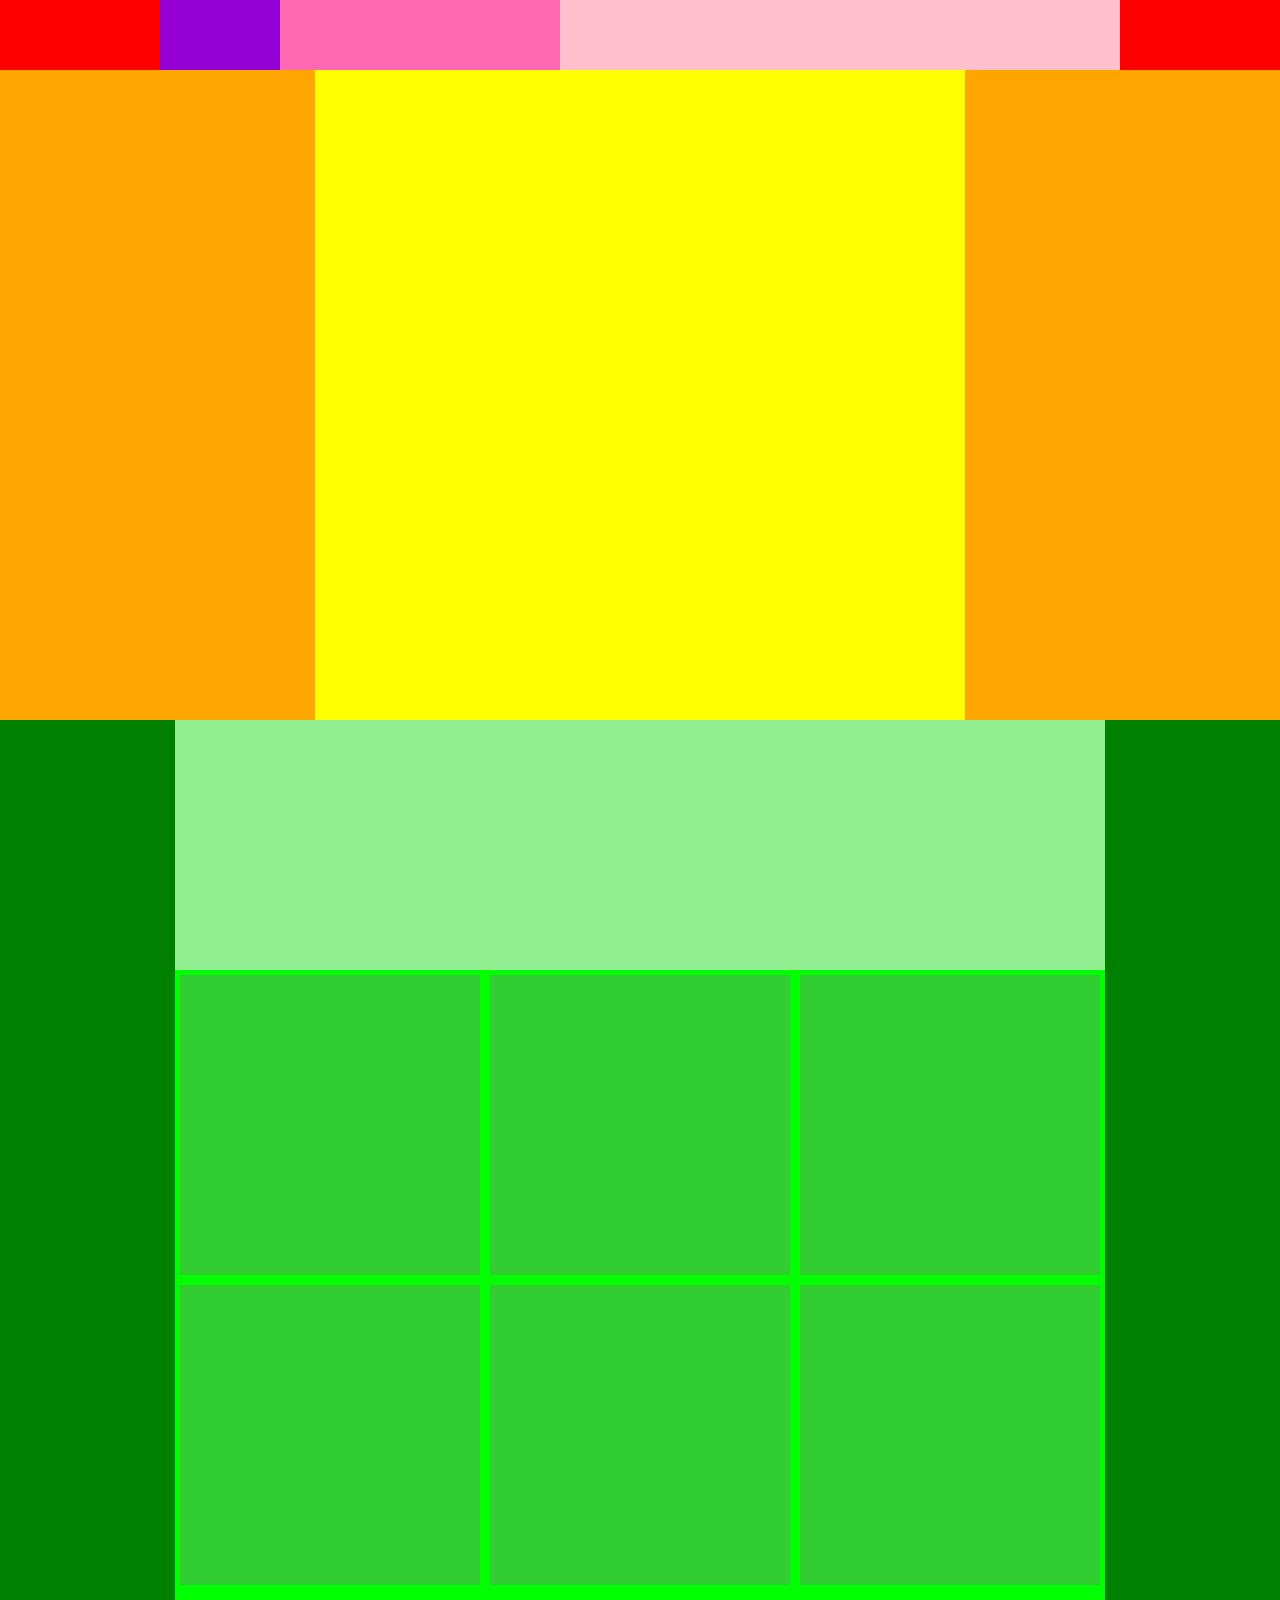
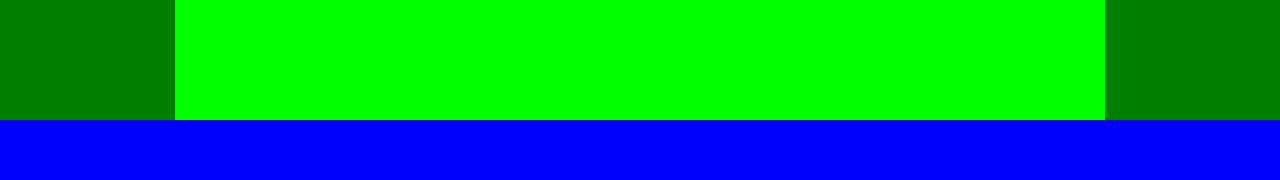
==== mystyle/index.html @ 483f3e16 "Webページの枠組みを作った" ====
<!DOCTYPE html>
<html lang="ja">
  <head>
    <meta charset="UTF-8" />
    <!-- CSSファイルの読み込み -->
    <link rel="stylesheet" href="style.css" />
    <title>MySite</title>
  </head>

  <body>
    <!-- header用のdiv -->
    <div class="header">
        <div class="navigation">
            <div class="logo">

            </div>
            <div class="navigation-list">

            </div>
        </div>
    </div>

    <!-- main-visual用のdiv -->
    <div class="main-visual">
        <div class="main-visual-text">

        </div>
    </div>

    <!-- main用のdiv -->
    <div class="main">
        <div class="main-text">

        </div>
        <div class="main-contents">
            <div class="main-contents-box"></div>
            <div class="main-contents-box"></div>
            <div class="main-contents-box"></div>
            <div class="main-contents-box"></div>
            <div class="main-contents-box"></div>
            <div class="main-contents-box"></div>
        </div>
    </div>

    <!-- footer用のdiv -->
    <div class="footer">

    </div>
  </body>

</html>
---- mystyle/style.css ----
/* ブラウザがそれぞれ持っているCSSをリセットするための記述 */
* {
    margin: 0;
    padding: 0;
    box-sizing: border-box;
  }

  .header {
    width: 100%; /* 横幅いっぱい */
    height: 70px; /* 高さ70px */
    background-color: red; /* 背景色red */
  }

  .navigation{
    width: 960px; /* 横幅960px */
    height: 70px; /* 高さ70px */
    margin: 0 auto;  /* 中央寄せ */
    background-color: hotpink; /* 背景色hotpink */
    display: flex; /* flexboxを設定 */
    justify-content: flex-end; /* 子要素を右寄せで順に並べるように設定する */
  }

  .navigation > :first-child {
    margin-right: auto;
    /* 上のjustify-contentで、navigationの子要素を右から順に並べて形に設定したものを、
      :first-childで最初の子要素を指定、左詰めで並べるようにする。
      今回の場合は子要素のlogoクラスを左寄せに設定します。
      同じく子要素であるnavigation-listクラスは右寄せになります。*/
  }

  .logo{
    width: 120px; /* 横幅120px */
    height: 70px; /* 高さ70px */
    background-color: darkviolet; /* 背景色darkviolet */
  }

  .navigation-list{
    width: 560px; /* 横幅560px */
    height: 70px; /* 高さ70px */
    background-color: pink; /* 背景色darkviolet */
}
 

  .main-visual{
    width: 100%; /* 横幅いっぱい */
    height: 650px; /* 高さ650px */
    background-color: orange; /* 背景色orange */
  }

  .main-visual-text{
    width: 650px; /* 横幅650px */
    height: 650px;/* 親の高さに揃える */
    background-color: yellow; /* 背景色yellow */
    margin: 0 auto; /* 真ん中に寄せる */
  }

  .main{
    width: 100%; /* 横幅いっぱい */
    height: 1000px; /* 高さ1000px */
    background-color: green; /* 背景色green */
  }

  .main-text{
    width: 930px; /* 横幅930px */
    height: 250px; /* 高さ250px */
    margin: 0 auto; /* 中央寄せ */
    background-color: lightgreen; /* 背景色lightgreen */
  }

  .main-contents{
    width: 930px; /* 横幅930px */
    height: 750px; /* 高さ750px */
    padding-bottom: 130px; /* 下部に余白130px */
    margin: 0 auto; /* 中央寄せ */
    background-color: lime; /* 背景色lime */
    display: flex; /* Flexboxを設定 */
    flex-wrap: wrap; /*子要素が親要素の横幅いっぱいに配置されたら改行し、下に配置し始める設定 */
  }

  .main-contents-box{
    width: 300px; /* 横幅300px */
    height: 300px; /* 高さ300px */
    background-color: limegreen; /* 背景色limegreen */
    margin:5px; /* 四方に隙間を5px設定 */
  }

  .footer {
    width: 100%; /* 横幅いっぱい */
    height: 60px; /* 高さ60px */
    background-color: blue; /* 背景色blue */
  }
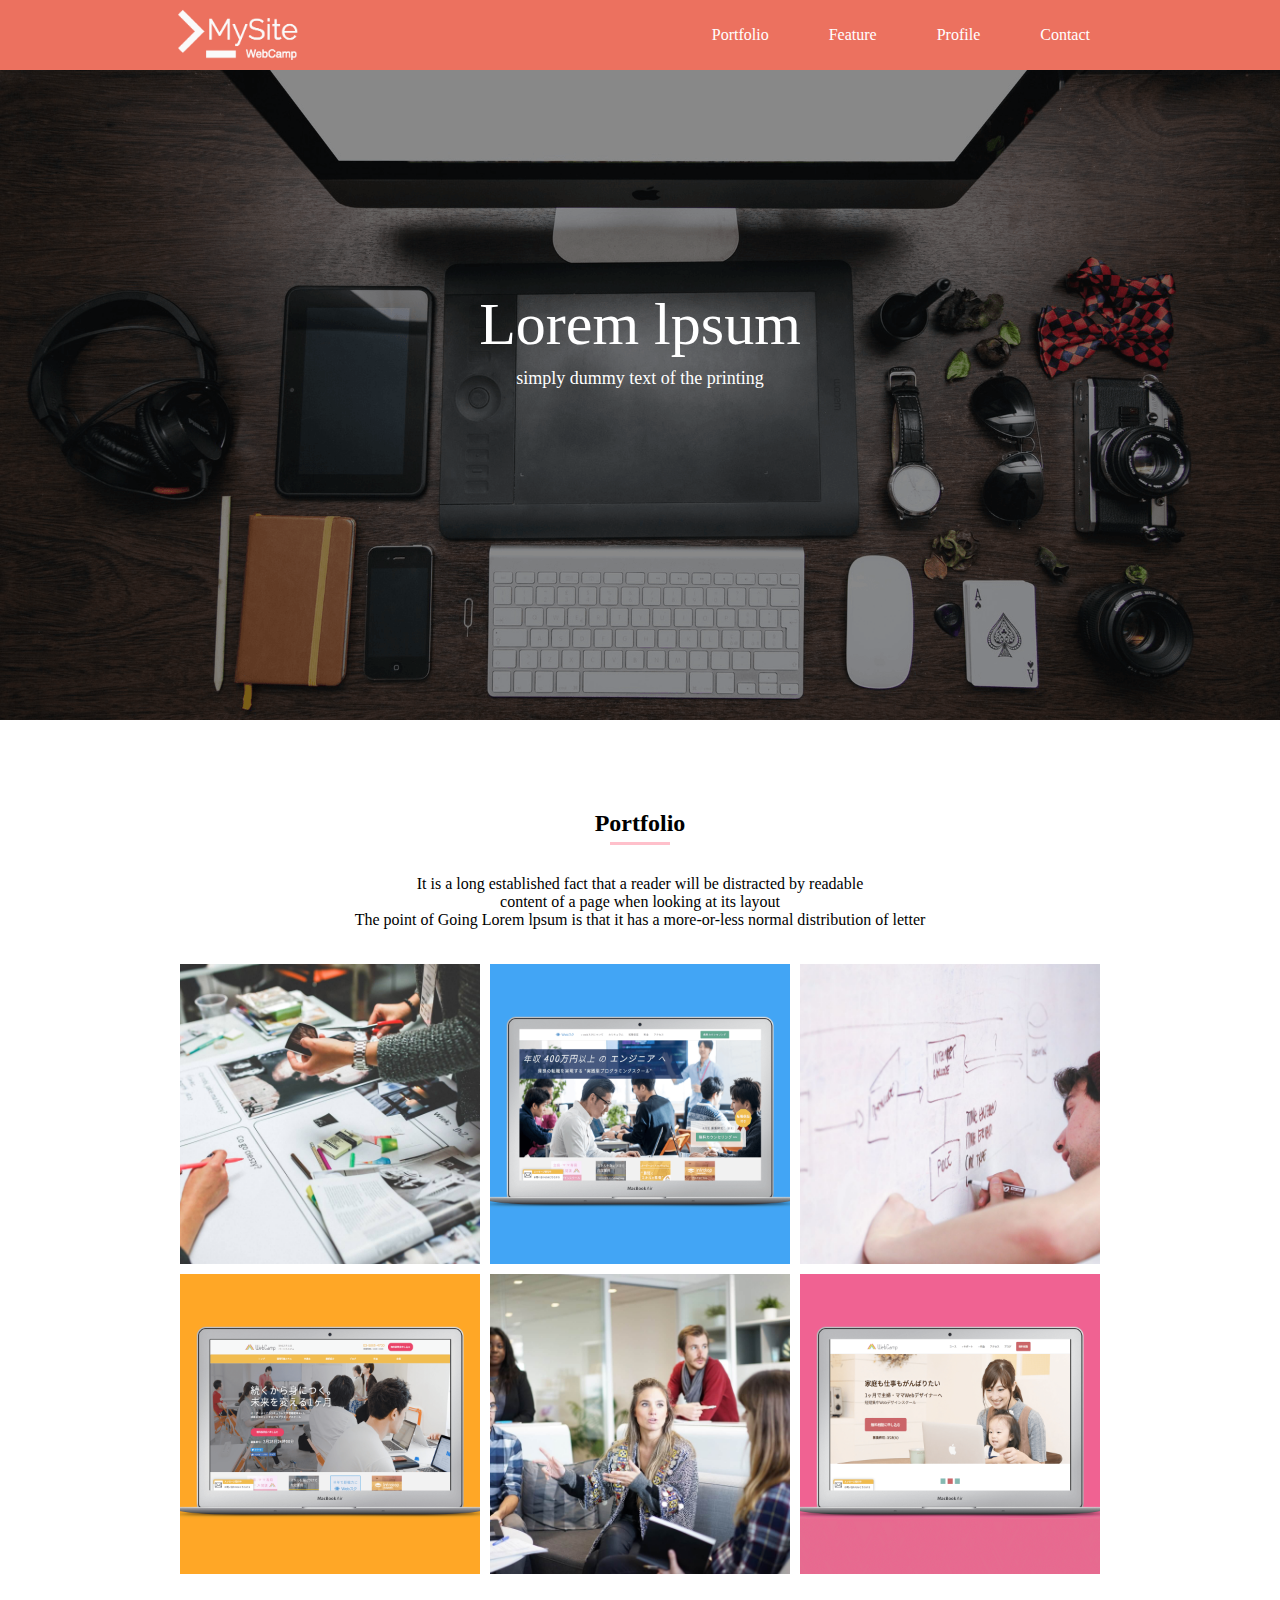
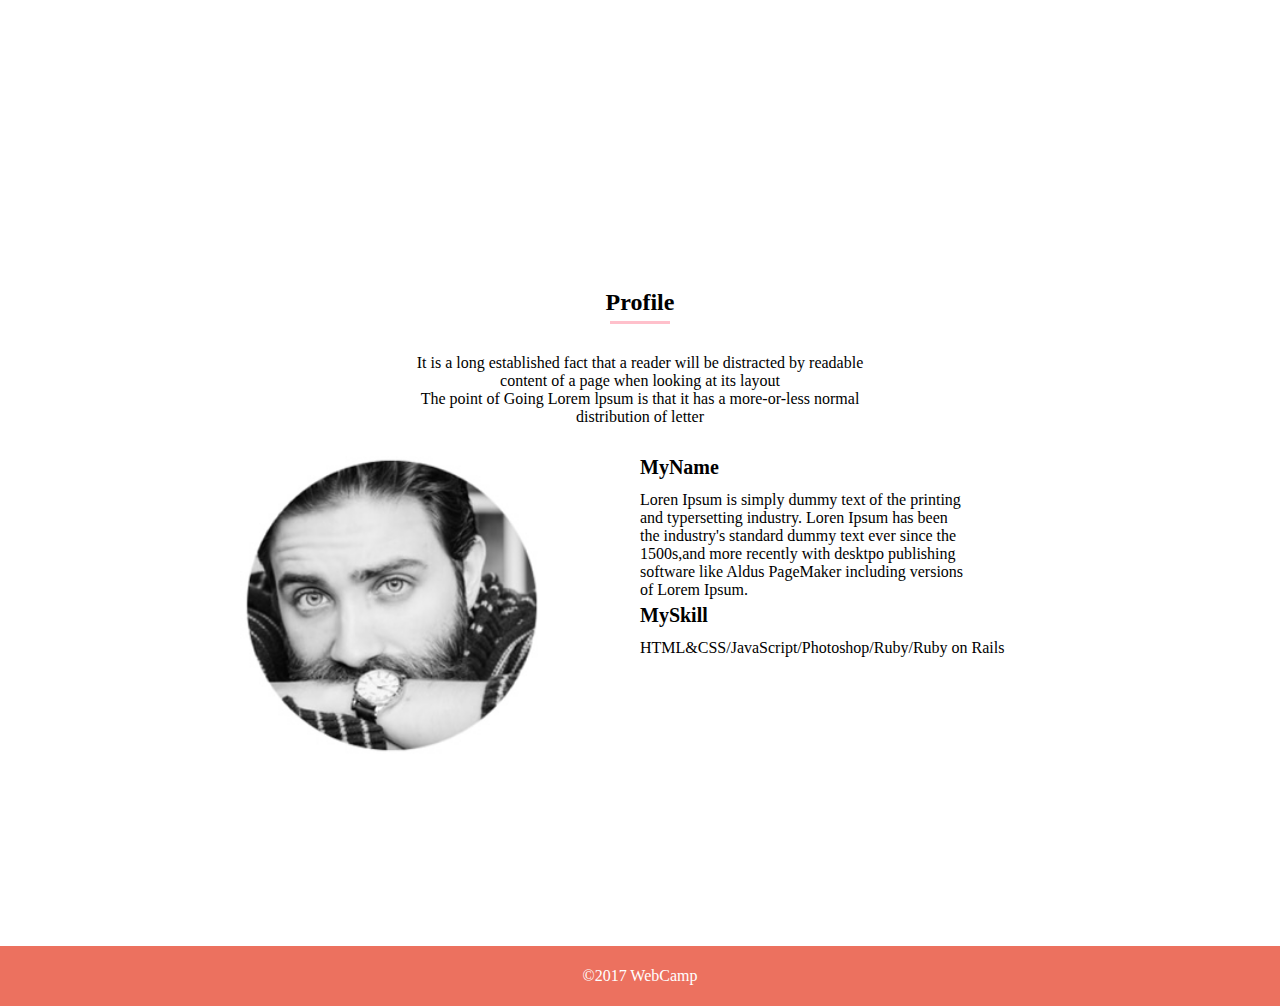
==== commit 20006cff: "提出課題までできた" ====
--- a/mystyle/index.html
+++ b/mystyle/index.html
@@ -8,44 +8,89 @@
   </head>
 
   <body>
-    <!-- header用のdiv -->
-    <div class="header">
-        <div class="navigation">
-            <div class="logo">
-
-            </div>
-            <div class="navigation-list">
-
-            </div>
-        </div>
-    </div>
+    <!-- header -->
+    <header>
+      <nav>
+        <h1 class="heading">
+          <a href="index.html">
+            <img src="img/logo.png" />
+          </a>
+        </h1>
+        <ul class="nav-list">
+          <li class="nav-list-item">
+            <a href="index.html">Portfolio</a>
+          </li>
+          <li class="nav-list-item">Feature</li>
+          <li class="nav-list-item">Profile</li>
+          <li class="nav-list-item">Contact</li>
+        </ul>
+      </nav>
+    </header>
 
     <!-- main-visual用のdiv -->
     <div class="main-visual">
-        <div class="main-visual-text">
-
-        </div>
+      <div class="main-visual-text">
+        <p class="main-visual-title">Lorem lpsum</p>
+        <p class="main-visual-subtitle">simply dummy text of the printing</p>
+      </div>
     </div>
 
-    <!-- main用のdiv -->
-    <div class="main">
-        <div class="main-text">
+    <!-- main -->
+    <main>
+      <section class="portfolio">
+        <h2>Portfolio</h2>
+        <div class="border_line"></div>
+        <p class="main-text">
+          It is a long established fact that a reader will be distracted by readable <br />
+          content of a page when looking at its layout<br />
+          The point of Going Lorem lpsum is that it has a more-or-less normal distribution of letter
+        </p>
+        <div class="main-contents">
+          <div class="main-contents-box desk"></div>
+          <div class="main-contents-box pc-blue"></div>
+          <div class="main-contents-box write-board"></div>
+          <div class="main-contents-box pc-yellow"></div>
+          <div class="main-contents-box talk"></div>
+          <div class="main-contents-box pc-pink"></div>
+        </div>
+      </section>
+      <section class="profile">
+        <h2>Profile</h2>
+        <div class="border_line"></div>
+        <p class="main-text">
+          It is a long established fact that a reader will be distracted by readable <br />
+          content of a page when looking at its layout<br />
+          The point of Going Lorem lpsum is that it has a more-or-less normal <br />
+          distribution of letter
+        </p>
+        <div class="sub-contents">
+          <div class="sub-contents-box">
+            <div class="icon"></div>
+          </div>
+          <div class="sub-contents-box topics">
+            <div class="myname">
+              <h3>MyName</h3>
+              <p class="sub-text">
+                Loren Ipsum is simply dummy text of the printing<br />
+                and typersetting industry. Loren Ipsum has been<br />
+                the industry's standard dummy text ever since the<br />
+                1500s,and more recently with desktpo publishing<br />
+                software like Aldus PageMaker including versions<br />
+                of Lorem Ipsum.
+              </p>
+            </div>
+            <div class="myskill">
+              <h3>MySkill</h3>
+              <p class="sub-text">HTML&CSS/JavaScript/Photoshop/Ruby/Ruby on Rails</p>
+            </div>
+          </div>
+        </div>
+      </section>
+    </main>
 
-        </div>
-        <div class="main-contents">
-            <div class="main-contents-box"></div>
-            <div class="main-contents-box"></div>
-            <div class="main-contents-box"></div>
-            <div class="main-contents-box"></div>
-            <div class="main-contents-box"></div>
-            <div class="main-contents-box"></div>
-        </div>
-    </div>
-
-    <!-- footer用のdiv -->
-    <div class="footer">
-
-    </div>
+    <!-- footer -->
+    <footer>
+      <p class="footer-text">©2017 WebCamp</p>
+    </footer>
   </body>
-
-</html>+</html>
--- a/mystyle/style.css
+++ b/mystyle/style.css
@@ -1,91 +1,194 @@
 /* ブラウザがそれぞれ持っているCSSをリセットするための記述 */
 * {
-    margin: 0;
-    padding: 0;
-    box-sizing: border-box;
-  }
+  margin: 0;
+  padding: 0;
+  box-sizing: border-box;
+}
 
-  .header {
-    width: 100%; /* 横幅いっぱい */
-    height: 70px; /* 高さ70px */
-    background-color: red; /* 背景色red */
-  }
+header {
+  width: 100%; /* 横幅いっぱい */
+  height: 70px; /* 高さ70px */
+  background-color: #ec715f; /* 背景色red */
+}
 
-  .navigation{
-    width: 960px; /* 横幅960px */
-    height: 70px; /* 高さ70px */
-    margin: 0 auto;  /* 中央寄せ */
-    background-color: hotpink; /* 背景色hotpink */
-    display: flex; /* flexboxを設定 */
-    justify-content: flex-end; /* 子要素を右寄せで順に並べるように設定する */
-  }
+.heading img {
+  height: 70px; /* 高さ70px */
+}
 
-  .navigation > :first-child {
-    margin-right: auto;
-    /* 上のjustify-contentで、navigationの子要素を右から順に並べて形に設定したものを、
-      :first-childで最初の子要素を指定、左詰めで並べるようにする。
-      今回の場合は子要素のlogoクラスを左寄せに設定します。
-      同じく子要素であるnavigation-listクラスは右寄せになります。*/
-  }
+nav {
+  width: 960px; /* 横幅960px */
+  height: 70px; /* 高さ70px */
+  margin: 0 auto; /* 中央寄せ */
+  display: flex; /* flexboxを設定 */
+  justify-content: flex-end; /* 子要素を右詰めで順に並べるように設定する */
+}
 
-  .logo{
-    width: 120px; /* 横幅120px */
-    height: 70px; /* 高さ70px */
-    background-color: darkviolet; /* 背景色darkviolet */
-  }
+nav > :first-child {
+  margin-right: auto;
+  /*
+    上のjustify-contentで、navの子要素を右から順に並べて形に設定したものを、
+    :first-childで最初の子要素を指定、左寄せで並べるようにする。
+    今回の場合は子要素のheadingクラスを左寄せに設定します。
+    同じく子要素であるnav-listクラスは右寄せになります。
+  */
+}
 
-  .navigation-list{
-    width: 560px; /* 横幅560px */
-    height: 70px; /* 高さ70px */
-    background-color: pink; /* 背景色darkviolet */
+.nav-list {
+  width: 560px; /* 横幅56px */
+  display: flex; /* flexboxを設定 */
+  justify-content: flex-end; /* 要素を右詰めで順に並べるように設定する */
 }
- 
 
-  .main-visual{
-    width: 100%; /* 横幅いっぱい */
-    height: 650px; /* 高さ650px */
-    background-color: orange; /* 背景色orange */
-  }
+.nav-list-item {
+  margin: 0 30px; /* 上下に0pxの隙間、左右に30pxずつの隙間を発生させる。 */
+  list-style: none; /* li使用時に発生する黒丸を削除 */
+  line-height: 70px; /* 行の高さを70pxに設定し、縦方向に中央寄せで文字を配置する */
+  text-align: center; /* 横方向に中央寄せで文字を配置する。*/
+  color: white; /* 文字色を白に変更 */
+}
 
-  .main-visual-text{
-    width: 650px; /* 横幅650px */
-    height: 650px;/* 親の高さに揃える */
-    background-color: yellow; /* 背景色yellow */
-    margin: 0 auto; /* 真ん中に寄せる */
-  }
+.nav-list-item a {
+  text-decoration: none; /* リンクに設定した場合発生する文字の装飾を解除。 */
+  color: white; /* リンクを設定すると文字が青色になってしまうので、白に変更 */
+}
 
-  .main{
-    width: 100%; /* 横幅いっぱい */
-    height: 1000px; /* 高さ1000px */
-    background-color: green; /* 背景色green */
-  }
+.main-visual {
+  width: 100%; /* 横幅いっぱい */
+  height: 650px; /* 高さ650px */
+  background-image: url(img/mv.png); /* 背景画像を設定、imgフォルダ内のmv.pngを使用 */
+  background-size: cover; /* 縦横比を維持したまま背景領域を埋め尽くす */
+  background-position: center; /* 背景画像を中央に配置 */
+}
 
-  .main-text{
-    width: 930px; /* 横幅930px */
-    height: 250px; /* 高さ250px */
-    margin: 0 auto; /* 中央寄せ */
-    background-color: lightgreen; /* 背景色lightgreen */
-  }
+.main-visual-text {
+  width: 650px; /* 横幅650px */
+  height: 650px; /* 親の高さに揃える */
+  margin: 0 auto; /* 真ん中に寄せる */
+  text-align: center; /* 横方向に中央寄せで文字を配置する。*/
+  color: white; /* 文字色を白に変更 */
+}
 
-  .main-contents{
-    width: 930px; /* 横幅930px */
-    height: 750px; /* 高さ750px */
-    padding-bottom: 130px; /* 下部に余白130px */
-    margin: 0 auto; /* 中央寄せ */
-    background-color: lime; /* 背景色lime */
-    display: flex; /* Flexboxを設定 */
-    flex-wrap: wrap; /*子要素が親要素の横幅いっぱいに配置されたら改行し、下に配置し始める設定 */
-  }
+.main-visual-title {
+  padding-top: 220px; /* 上方向に220pxの余白を設定。背景色はないので空白が発生 */
+  font-size: 60px; /* 文字のサイズを60pxに設定 */
+}
 
-  .main-contents-box{
-    width: 300px; /* 横幅300px */
-    height: 300px; /* 高さ300px */
-    background-color: limegreen; /* 背景色limegreen */
-    margin:5px; /* 四方に隙間を5px設定 */
-  }
+.main-visual-subtitle {
+  font-size: 18px; /* 文字のサイズを18pxに設定 */
+  line-height: 38px; /* 行の高さを38pxに設定、文字の大きさが18pxなので上下に10pxの余白が発生する*/
+}
 
-  .footer {
-    width: 100%; /* 横幅いっぱい */
-    height: 60px; /* 高さ60px */
-    background-color: blue; /* 背景色blue */
-  }
+main {
+  width: 100%; /* 横幅いっぱい */
+}
+
+.portfolio {
+  padding: 90px 0 90px 0; /* 余白を上下に90pxずつ、左右には余白無し */
+  text-align: center; /* .portfolio内の文字はすべて横方向に中央寄せなのでまとめて設定 */
+}
+
+.border_line {
+  width: 60px; /* 横幅60px */
+  height: 8px; /* 高さ8px */
+  border-bottom: 3px solid pink; /* 要素の下に3pxのpink色の直線を引く */
+  margin: 0 auto; /* 中央寄せ */
+}
+
+.main-text {
+  padding: 30px 0;
+}
+
+.main-contents {
+  width: 930px; /* 横幅930px */
+  height: 750px; /* 高さ750px */
+  padding-bottom: 130px; /* 下部に余白130px */
+  margin: 0 auto; /* 中央寄せ */
+  /* background-color: lime; 背景色lime */
+  display: flex; /* Flexboxを設定 */
+  flex-wrap: wrap; /*子要素が親要素の横幅いっぱいに配置されたら改行し、下に配置し始める設定 */
+}
+
+.main-contents-box {
+  width: 300px; /* 横幅300px */
+  height: 300px; /* 高さ300px */
+  margin: 5px; /* 四方に隙間を5px設定 */
+  background-size: cover; /* 縦横比を維持したまま背景領域を埋め尽くす */
+  background-position: center; /* 背景画像を中央に配置 */
+}
+
+.profile {
+  padding: 90px 0 0 0; /* 余白を上下に90pxずつ、左右には余白無し */
+  text-align: center; /* .portfolio内の文字はすべて横方向に中央寄せなのでまとめて設定 */
+}
+
+.sub-contents {
+  width: 800px; /* 横幅800px */
+  /* height: 750px; 高さ750px */
+  padding-bottom: 90px; /* 下部に余白130px */
+  margin: 0 auto; /* 中央寄せ */
+  /* background-color: lime; 背景色lime */
+  display: flex; /* Flexboxを設定 */
+  flex-wrap: wrap; /*子要素が親要素の横幅いっぱいに配置されたら改行し、下に配置し始める設定 */
+}
+
+.sub-contents-box {
+  width: 400px; /* 横幅300px */
+  height: 400px; /* 高さ300px */
+  margin: 0px; /* 四方に隙間を5px設定 */
+}
+
+h3 {
+  font-size: 20px;
+  height: 30px;
+}
+.sub-text {
+  padding: 5px 0;
+}
+
+.topics {
+  text-align: left;
+}
+
+.desk {
+  background-image: url(img/sketch.jpg); /* 背景画像をimgフォルダ内のsketch.jpgに設定 */
+}
+
+.pc-blue {
+  background-image: url(img/websuku.png); /* 背景画像をimgフォルダ内のwebsuku.pngに設定 */
+}
+
+.write-board {
+  background-image: url(img/write.jpg); /* 背景画像をimgフォルダ内のwrite.jpgに設定 */
+}
+
+.pc-yellow {
+  background-image: url(img/webcamp.png); /* 背景画像をimgフォルダ内のwebcamp.pngに設定 */
+}
+
+.talk {
+  background-image: url(img/talk.jpg); /* 背景画像をimgフォルダ内のtalk.jpgに設定 */
+}
+
+.pc-pink {
+  background-image: url(img/webcamp-mother.png); /* 背景画像をimgフォルダ内のwebcamp-mother.pngに設定 */
+}
+
+.icon {
+  background-image: url(img/my-icon.jpg); /* 背景画像をimgフォルダ内のmy-icon.jpgに設定 */
+  width: 300px; /* 横幅300px */
+  height: 300px; /* 高さ300px */
+  background-size: cover; /* 縦横比を維持したまま背景領域を埋め尽くす */
+  background-position: center; /* 背景画像を中央に配置 */
+}
+
+footer {
+  width: 100%; /* 横幅いっぱい */
+  height: 60px; /* 高さ60px */
+  text-align: center; /* 横方向に中央寄せで文字を配置する。*/
+  line-height: 60px; /* 行の高さを60pxに設定し、縦方向に中央寄せで文字を配置する */
+  background-color: #ec715f; /* 背景色をカラーコードで指定 */
+}
+
+.footer-text {
+  color: white;
+}
